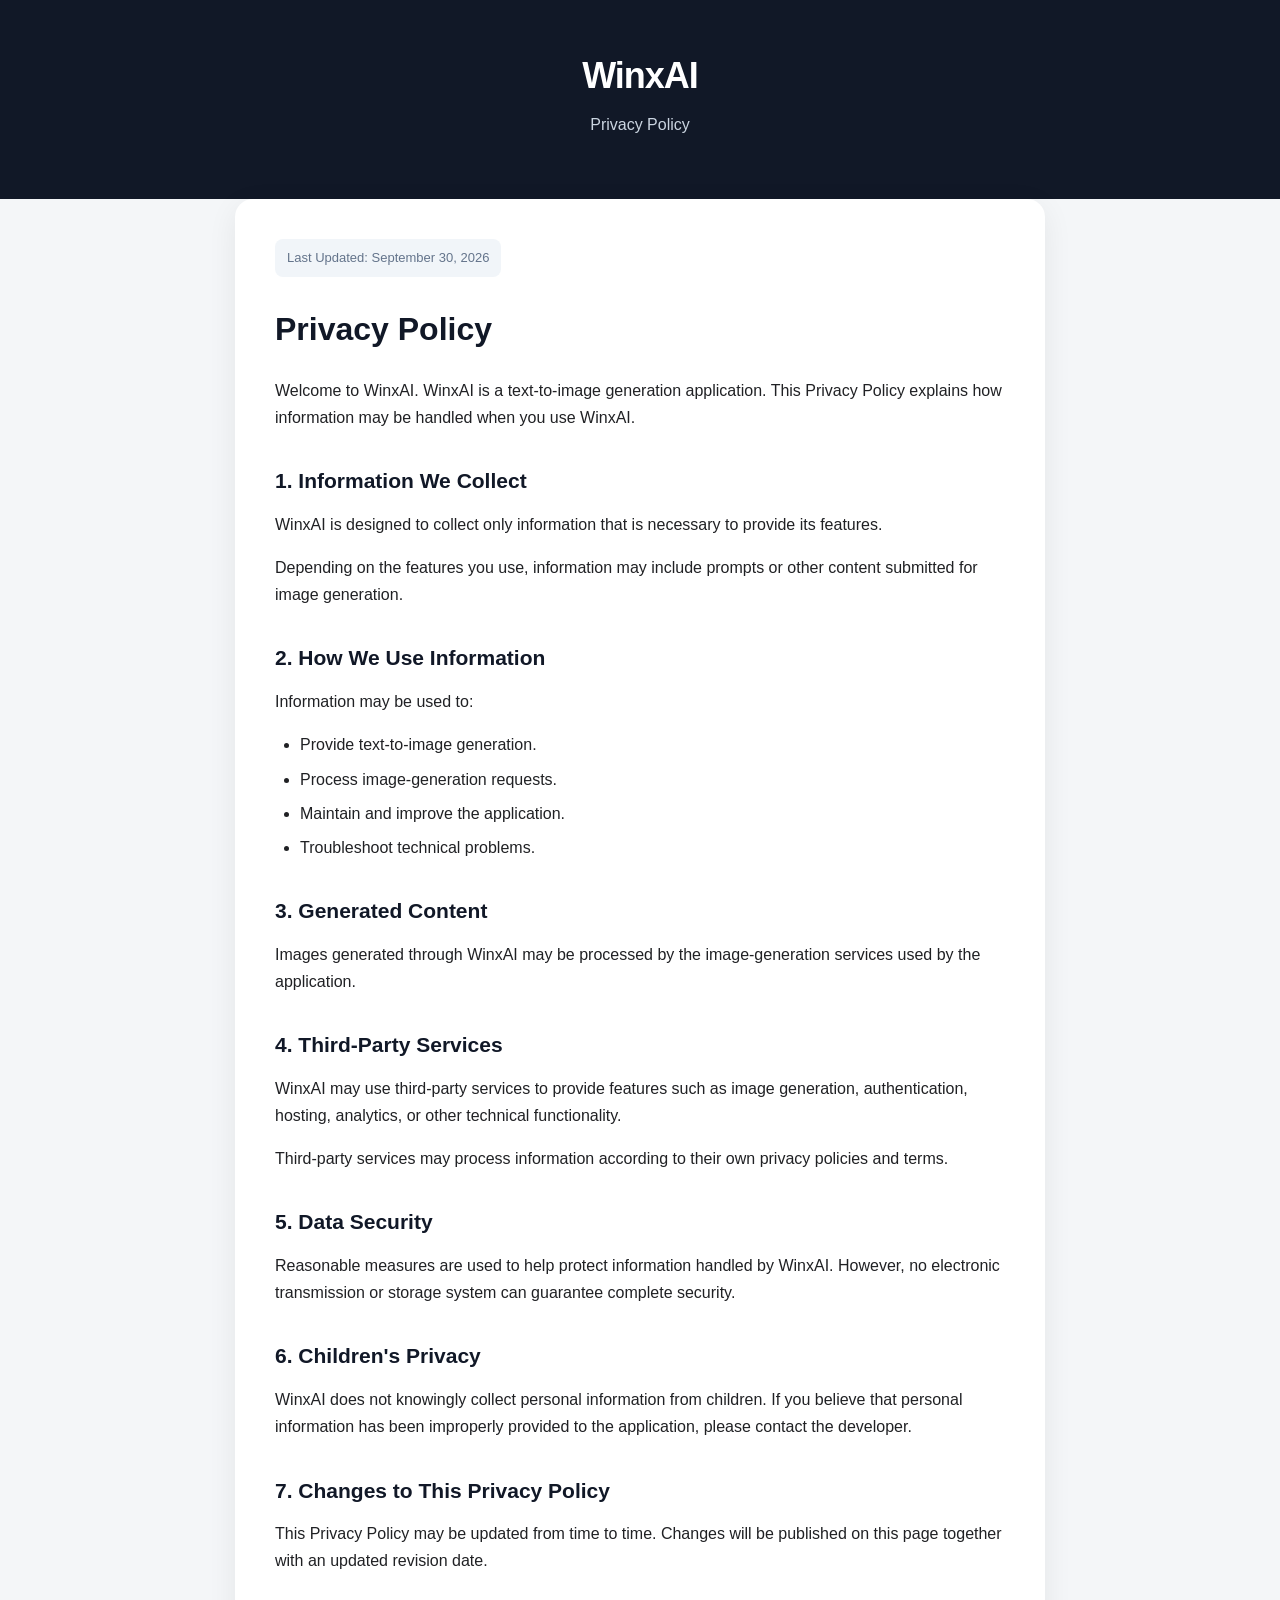
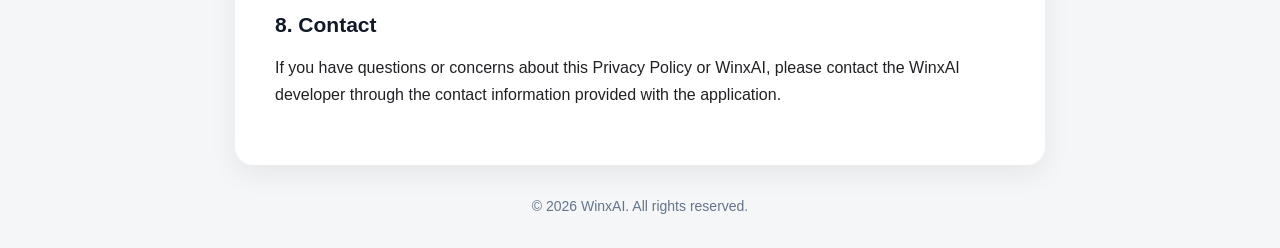
==== index.html @ 26cbb71b "Rename Index.html to index.html" ====
<!DOCTYPE html>
<html lang="en">
<head>
    <meta charset="UTF-8">
    <meta name="viewport" content="width=device-width, initial-scale=1.0">

    <title>WinxAI — Privacy Policy</title>

    <link rel="stylesheet" href="style.css">
</head>

<body>

    <header class="hero">
        <div class="container">
            <div class="logo">WinxAI</div>
            <p>Privacy Policy</p>
        </div>
    </header>

    <main class="container">

        <section class="card">
            <div class="date">
                Last Updated: September 30, 2026
            </div>

            <h1>Privacy Policy</h1>

            <p>
                Welcome to WinxAI. WinxAI is a text-to-image generation
                application. This Privacy Policy explains how information
                may be handled when you use WinxAI.
            </p>

            <h2>1. Information We Collect</h2>

            <p>
                WinxAI is designed to collect only information that is
                necessary to provide its features.
            </p>

            <p>
                Depending on the features you use, information may include
                prompts or other content submitted for image generation.
            </p>

            <h2>2. How We Use Information</h2>

            <p>Information may be used to:</p>

            <ul>
                <li>Provide text-to-image generation.</li>
                <li>Process image-generation requests.</li>
                <li>Maintain and improve the application.</li>
                <li>Troubleshoot technical problems.</li>
            </ul>

            <h2>3. Generated Content</h2>

            <p>
                Images generated through WinxAI may be processed by the
                image-generation services used by the application.
            </p>

            <h2>4. Third-Party Services</h2>

            <p>
                WinxAI may use third-party services to provide features such
                as image generation, authentication, hosting, analytics,
                or other technical functionality.
            </p>

            <p>
                Third-party services may process information according to
                their own privacy policies and terms.
            </p>

            <h2>5. Data Security</h2>

            <p>
                Reasonable measures are used to help protect information
                handled by WinxAI. However, no electronic transmission or
                storage system can guarantee complete security.
            </p>

            <h2>6. Children's Privacy</h2>

            <p>
                WinxAI does not knowingly collect personal information from
                children. If you believe that personal information has been
                improperly provided to the application, please contact the
                developer.
            </p>

            <h2>7. Changes to This Privacy Policy</h2>

            <p>
                This Privacy Policy may be updated from time to time.
                Changes will be published on this page together with an
                updated revision date.
            </p>

            <h2>8. Contact</h2>

            <p>
                If you have questions or concerns about this Privacy Policy
                or WinxAI, please contact the WinxAI developer through the
                contact information provided with the application.
            </p>

        </section>

    </main>

    <footer>
        <div class="container">
            © 2026 WinxAI. All rights reserved.
        </div>
    </footer>

</body>
</html>
---- style.css ----
* {
    margin: 0;
    padding: 0;
    box-sizing: border-box;
}

body {
    font-family: Arial, Helvetica, sans-serif;
    background: #f4f6f8;
    color: #202124;
    line-height: 1.7;
}

.container {
    width: 100%;
    max-width: 850px;
    margin: auto;
    padding: 0 20px;
}

/* Header */

.hero {
    background: #111827;
    color: white;
    padding: 45px 0;
    text-align: center;
}

.logo {
    font-size: 36px;
    font-weight: 700;
    letter-spacing: -1px;
}

.hero p {
    margin-top: 5px;
    color: #cbd5e1;
    font-size: 16px;
}

/* Main */

main {
    padding: 40px 0;
}

.card {
    background: white;
    padding: 40px;
    border-radius: 18px;
    box-shadow: 0 8px 30px rgba(0, 0, 0, 0.07);
}

.date {
    display: inline-block;
    background: #f1f5f9;
    color: #64748b;
    padding: 8px 12px;
    border-radius: 8px;
    font-size: 13px;
    margin-bottom: 25px;
}

h1 {
    font-size: 32px;
    margin-bottom: 20px;
    color: #111827;
}

h2 {
    font-size: 21px;
    margin-top: 32px;
    margin-bottom: 12px;
    color: #111827;
}

p {
    margin-bottom: 16px;
}

ul {
    margin: 10px 0 20px 25px;
}

li {
    margin-bottom: 7px;
}

/* Footer */

footer {
    text-align: center;
    padding: 30px 0;
    color: #64748b;
    font-size: 14px;
}

/* Mobile */

@media (max-width: 600px) {

    .hero {
        padding: 35px 0;
    }

    .logo {
        font-size: 30px;
    }

    main {
        padding: 20px 0;
    }

    .card {
        padding: 25px 20px;
        border-radius: 14px;
    }

    h1 {
        font-size: 27px;
    }

    h2 {
        font-size: 19px;
    }

}
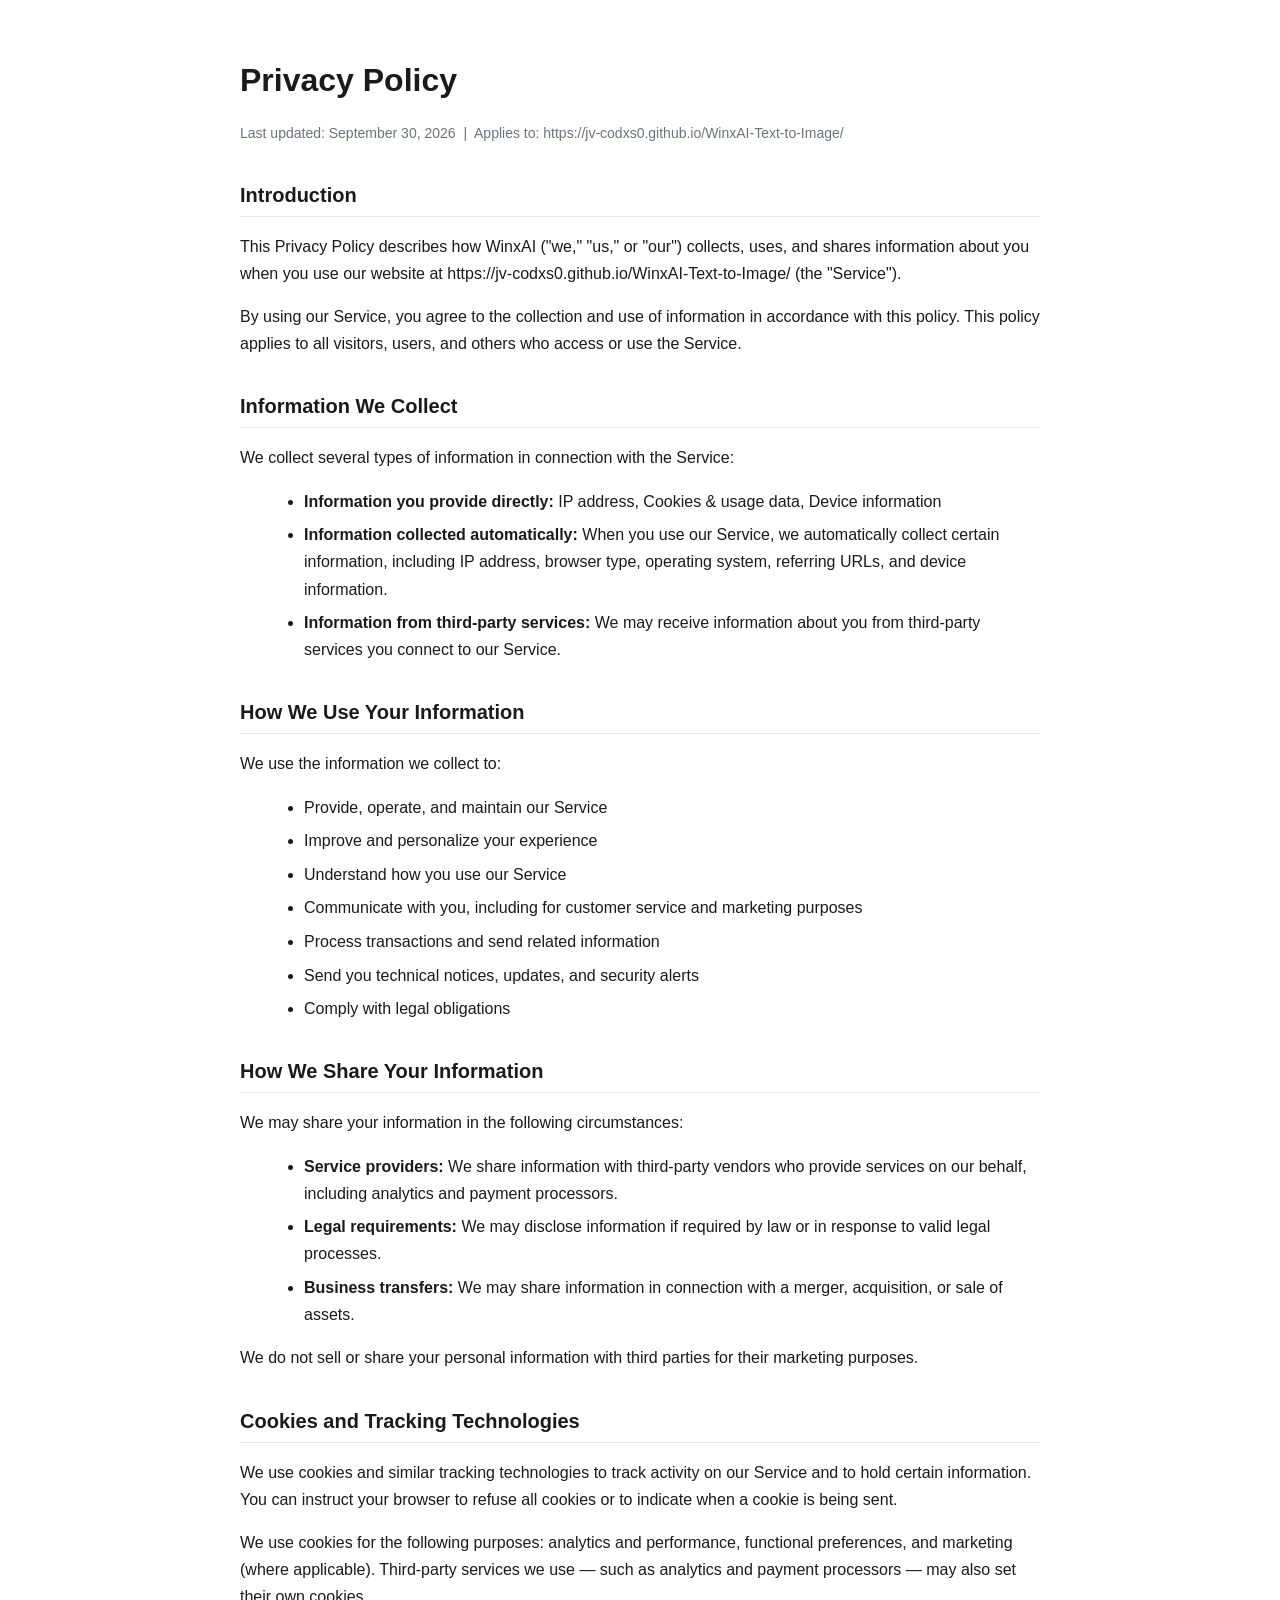
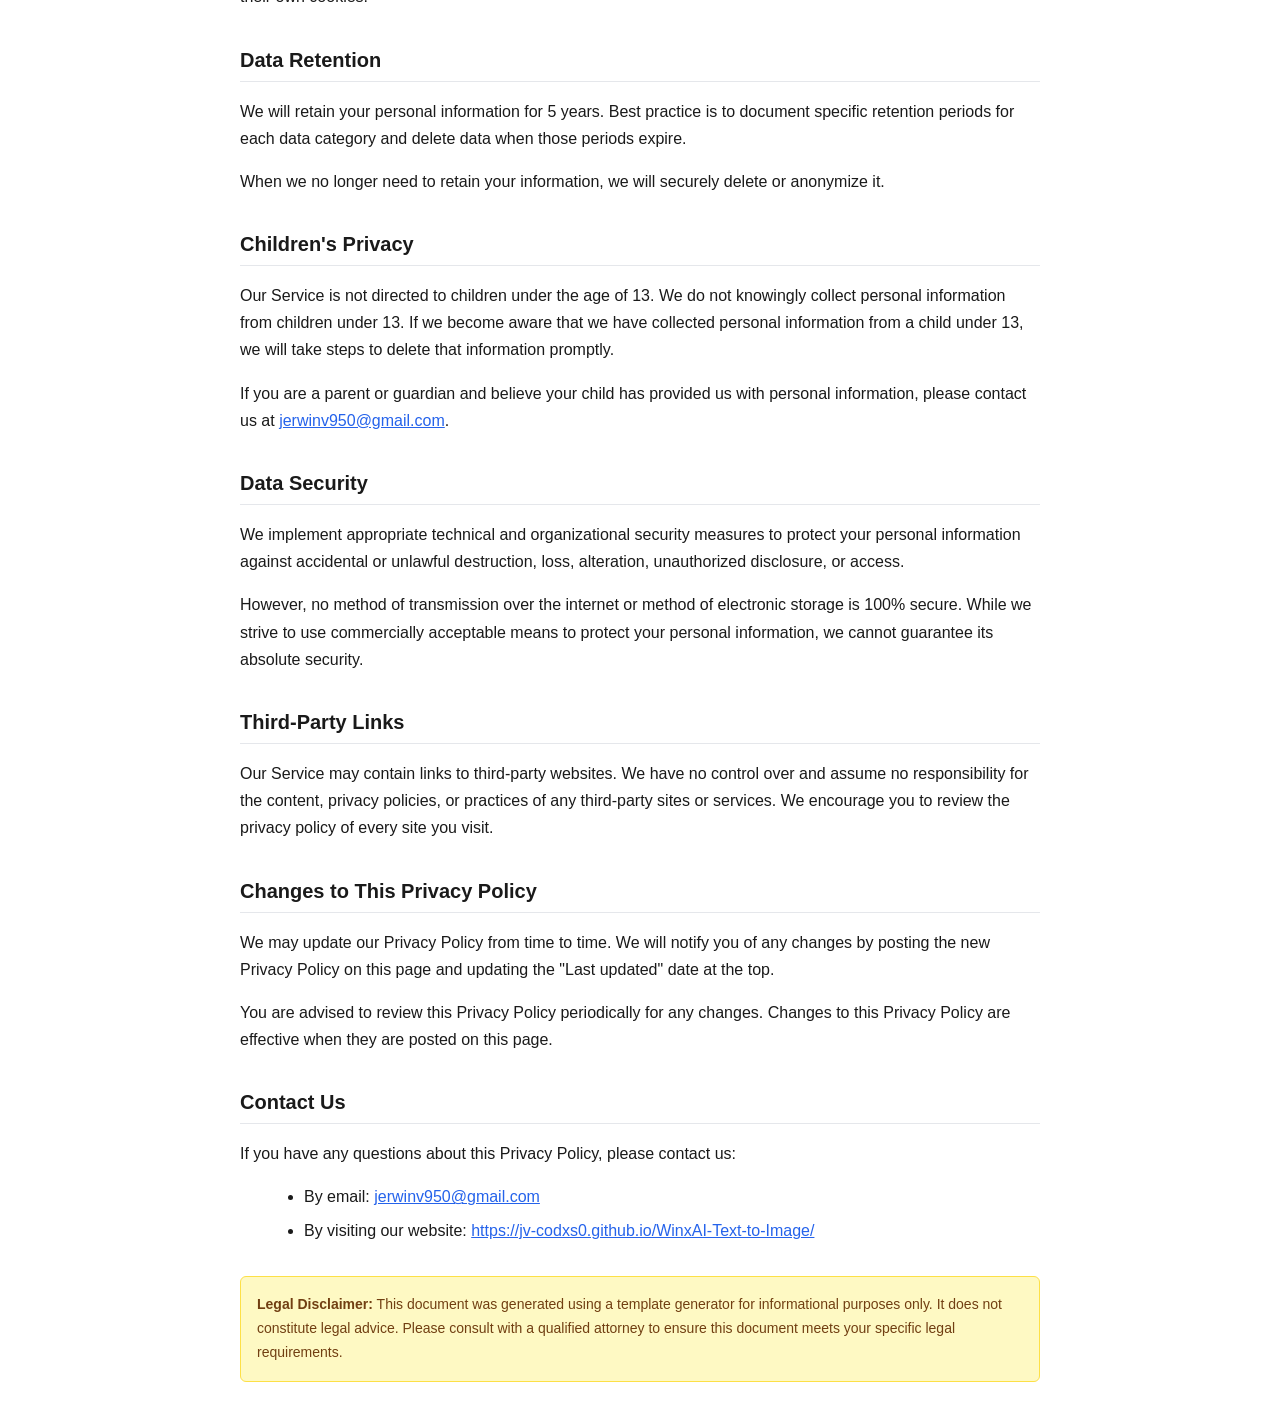
==== commit 66d5a2af: "Rename privacy-policy-mobile-app-global.html to index.html" ====
--- a/index.html
+++ b/index.html
@@ -1,123 +1,113 @@
 <!DOCTYPE html>
 <html lang="en">
 <head>
-    <meta charset="UTF-8">
-    <meta name="viewport" content="width=device-width, initial-scale=1.0">
+  <meta charset="UTF-8" />
+  <meta name="viewport" content="width=device-width, initial-scale=1.0" />
+  <title>Privacy Policy — WinxAI</title>
+  <style>
+    body { font-family: -apple-system, BlinkMacSystemFont, 'Segoe UI', Roboto, sans-serif; max-width: 800px; margin: 0 auto; padding: 2rem; color: #1a1a1a; line-height: 1.7; }
+    h1 { font-size: 2rem; font-weight: 700; margin-bottom: 0.5rem; }
+    h2 { font-size: 1.25rem; font-weight: 600; margin-top: 2rem; margin-bottom: 0.75rem; padding-bottom: 0.25rem; border-bottom: 1px solid #e5e7eb; }
+    p { margin-bottom: 1rem; }
+    ul, ol { margin: 0.75rem 0 1rem 1.5rem; }
+    li { margin-bottom: 0.4rem; }
+    a { color: #2563eb; }
+    .disclaimer { background: #fef9c3; border: 1px solid #fde047; border-radius: 6px; padding: 1rem; margin-top: 2rem; font-size: 0.875rem; color: #713f12; }
+    .meta { color: #6b7280; font-size: 0.875rem; margin-bottom: 2rem; }
+    section { margin-bottom: 1.5rem; }
+  </style>
+</head>
+<body>
+  <h1>Privacy Policy</h1>
+  <p class="meta">Last updated: September 30, 2026 &nbsp;|&nbsp; Applies to: https://jv-codxs0.github.io/WinxAI-Text-to-Image/</p>
 
-    <title>WinxAI — Privacy Policy</title>
+<section>
+  <h2>Introduction</h2>
+  <p>This Privacy Policy describes how WinxAI ("we," "us," or "our") collects, uses, and shares information about you when you use our website at https://jv-codxs0.github.io/WinxAI-Text-to-Image/ (the "Service").</p>
+<p>By using our Service, you agree to the collection and use of information in accordance with this policy. This policy applies to all visitors, users, and others who access or use the Service.</p>
+</section>
 
-    <link rel="stylesheet" href="style.css">
-</head>
+<section>
+  <h2>Information We Collect</h2>
+  <p>We collect several types of information in connection with the Service:</p>
+<ul>
+  <li><strong>Information you provide directly:</strong> IP address, Cookies & usage data, Device information</li>
+  <li><strong>Information collected automatically:</strong> When you use our Service, we automatically collect certain information, including IP address, browser type, operating system, referring URLs, and device information.</li>
+  <li><strong>Information from third-party services:</strong> We may receive information about you from third-party services you connect to our Service.</li>
+</ul>
+</section>
 
-<body>
+<section>
+  <h2>How We Use Your Information</h2>
+  <p>We use the information we collect to:</p>
+<ul>
+  <li>Provide, operate, and maintain our Service</li>
+  <li>Improve and personalize your experience</li>
+  <li>Understand how you use our Service</li>
+  <li>Communicate with you, including for customer service and marketing purposes</li>
+  <li>Process transactions and send related information</li>
+  <li>Send you technical notices, updates, and security alerts</li>
+  <li>Comply with legal obligations</li>
+</ul>
+</section>
 
-    <header class="hero">
-        <div class="container">
-            <div class="logo">WinxAI</div>
-            <p>Privacy Policy</p>
-        </div>
-    </header>
+<section>
+  <h2>How We Share Your Information</h2>
+  <p>We may share your information in the following circumstances:</p>
+<ul>
+  <li><strong>Service providers:</strong> We share information with third-party vendors who provide services on our behalf, including analytics and payment processors.</li>
+  <li><strong>Legal requirements:</strong> We may disclose information if required by law or in response to valid legal processes.</li>
+  <li><strong>Business transfers:</strong> We may share information in connection with a merger, acquisition, or sale of assets.</li>
+</ul>
+<p>We do not sell or share your personal information with third parties for their marketing purposes.</p>
+</section>
 
-    <main class="container">
+<section>
+  <h2>Cookies and Tracking Technologies</h2>
+  <p>We use cookies and similar tracking technologies to track activity on our Service and to hold certain information. You can instruct your browser to refuse all cookies or to indicate when a cookie is being sent.</p>
+<p>We use cookies for the following purposes: analytics and performance, functional preferences, and marketing (where applicable). Third-party services we use — such as analytics and payment processors — may also set their own cookies.</p>
+</section>
 
-        <section class="card">
-            <div class="date">
-                Last Updated: September 30, 2026
-            </div>
+<section>
+  <h2>Data Retention</h2>
+  <p>We will retain your personal information for 5 years. Best practice is to document specific retention periods for each data category and delete data when those periods expire.</p>
+<p>When we no longer need to retain your information, we will securely delete or anonymize it.</p>
+</section>
 
-            <h1>Privacy Policy</h1>
+<section>
+  <h2>Children's Privacy</h2>
+  <p>Our Service is not directed to children under the age of 13. We do not knowingly collect personal information from children under 13. If we become aware that we have collected personal information from a child under 13, we will take steps to delete that information promptly.</p>
+<p>If you are a parent or guardian and believe your child has provided us with personal information, please contact us at <a href="mailto:jerwinv950@gmail.com">jerwinv950@gmail.com</a>.</p>
+</section>
 
-            <p>
-                Welcome to WinxAI. WinxAI is a text-to-image generation
-                application. This Privacy Policy explains how information
-                may be handled when you use WinxAI.
-            </p>
+<section>
+  <h2>Data Security</h2>
+  <p>We implement appropriate technical and organizational security measures to protect your personal information against accidental or unlawful destruction, loss, alteration, unauthorized disclosure, or access.</p>
+<p>However, no method of transmission over the internet or method of electronic storage is 100% secure. While we strive to use commercially acceptable means to protect your personal information, we cannot guarantee its absolute security.</p>
+</section>
 
-            <h2>1. Information We Collect</h2>
+<section>
+  <h2>Third-Party Links</h2>
+  <p>Our Service may contain links to third-party websites. We have no control over and assume no responsibility for the content, privacy policies, or practices of any third-party sites or services. We encourage you to review the privacy policy of every site you visit.</p>
+</section>
 
-            <p>
-                WinxAI is designed to collect only information that is
-                necessary to provide its features.
-            </p>
+<section>
+  <h2>Changes to This Privacy Policy</h2>
+  <p>We may update our Privacy Policy from time to time. We will notify you of any changes by posting the new Privacy Policy on this page and updating the "Last updated" date at the top.</p>
+<p>You are advised to review this Privacy Policy periodically for any changes. Changes to this Privacy Policy are effective when they are posted on this page.</p>
+</section>
 
-            <p>
-                Depending on the features you use, information may include
-                prompts or other content submitted for image generation.
-            </p>
+<section>
+  <h2>Contact Us</h2>
+  <p>If you have any questions about this Privacy Policy, please contact us:</p>
+<ul>
+  <li>By email: <a href="mailto:jerwinv950@gmail.com">jerwinv950@gmail.com</a></li>
+  <li>By visiting our website: <a href="https://jv-codxs0.github.io/WinxAI-Text-to-Image/">https://jv-codxs0.github.io/WinxAI-Text-to-Image/</a></li>
+</ul>
+</section>
 
-            <h2>2. How We Use Information</h2>
-
-            <p>Information may be used to:</p>
-
-            <ul>
-                <li>Provide text-to-image generation.</li>
-                <li>Process image-generation requests.</li>
-                <li>Maintain and improve the application.</li>
-                <li>Troubleshoot technical problems.</li>
-            </ul>
-
-            <h2>3. Generated Content</h2>
-
-            <p>
-                Images generated through WinxAI may be processed by the
-                image-generation services used by the application.
-            </p>
-
-            <h2>4. Third-Party Services</h2>
-
-            <p>
-                WinxAI may use third-party services to provide features such
-                as image generation, authentication, hosting, analytics,
-                or other technical functionality.
-            </p>
-
-            <p>
-                Third-party services may process information according to
-                their own privacy policies and terms.
-            </p>
-
-            <h2>5. Data Security</h2>
-
-            <p>
-                Reasonable measures are used to help protect information
-                handled by WinxAI. However, no electronic transmission or
-                storage system can guarantee complete security.
-            </p>
-
-            <h2>6. Children's Privacy</h2>
-
-            <p>
-                WinxAI does not knowingly collect personal information from
-                children. If you believe that personal information has been
-                improperly provided to the application, please contact the
-                developer.
-            </p>
-
-            <h2>7. Changes to This Privacy Policy</h2>
-
-            <p>
-                This Privacy Policy may be updated from time to time.
-                Changes will be published on this page together with an
-                updated revision date.
-            </p>
-
-            <h2>8. Contact</h2>
-
-            <p>
-                If you have questions or concerns about this Privacy Policy
-                or WinxAI, please contact the WinxAI developer through the
-                contact information provided with the application.
-            </p>
-
-        </section>
-
-    </main>
-
-    <footer>
-        <div class="container">
-            © 2026 WinxAI. All rights reserved.
-        </div>
-    </footer>
-
+  <div class="disclaimer">
+    <strong>Legal Disclaimer:</strong> This document was generated using a template generator for informational purposes only. It does not constitute legal advice. Please consult with a qualified attorney to ensure this document meets your specific legal requirements.
+  </div>
 </body>
 </html>
